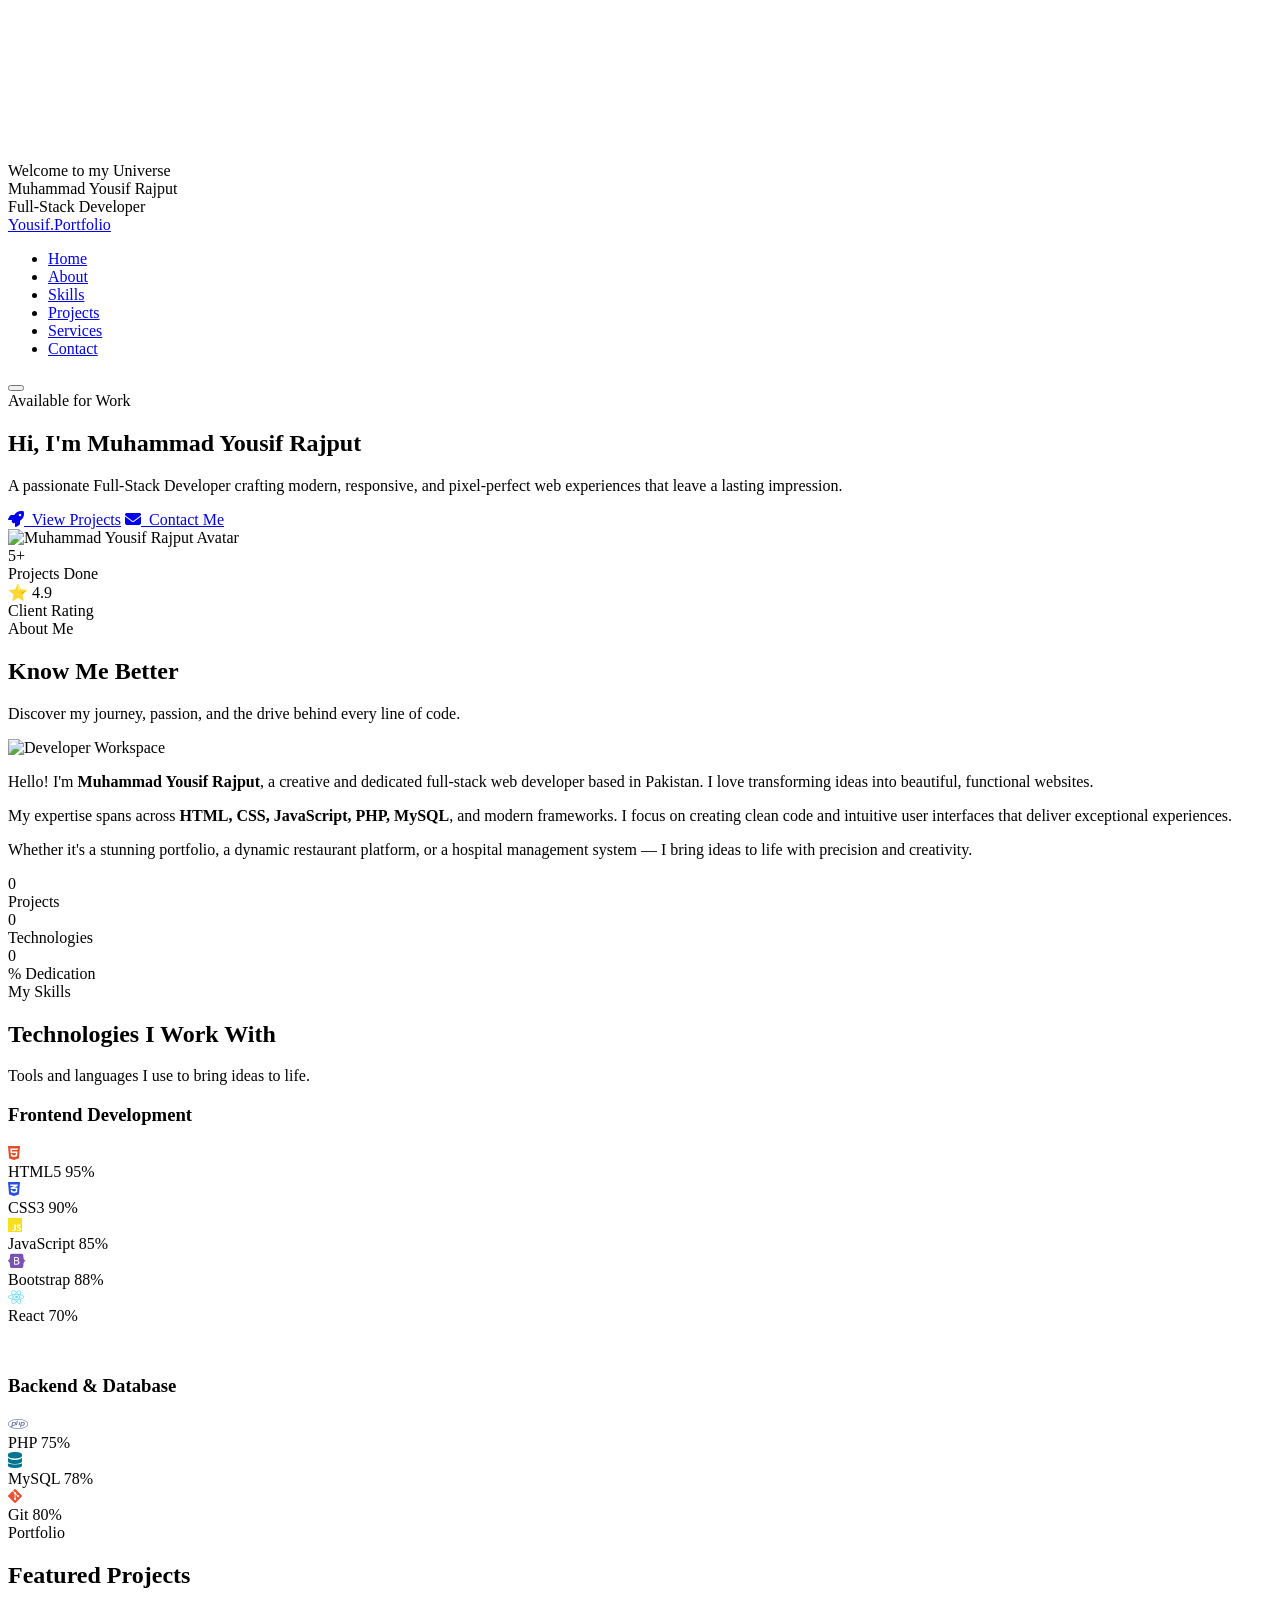
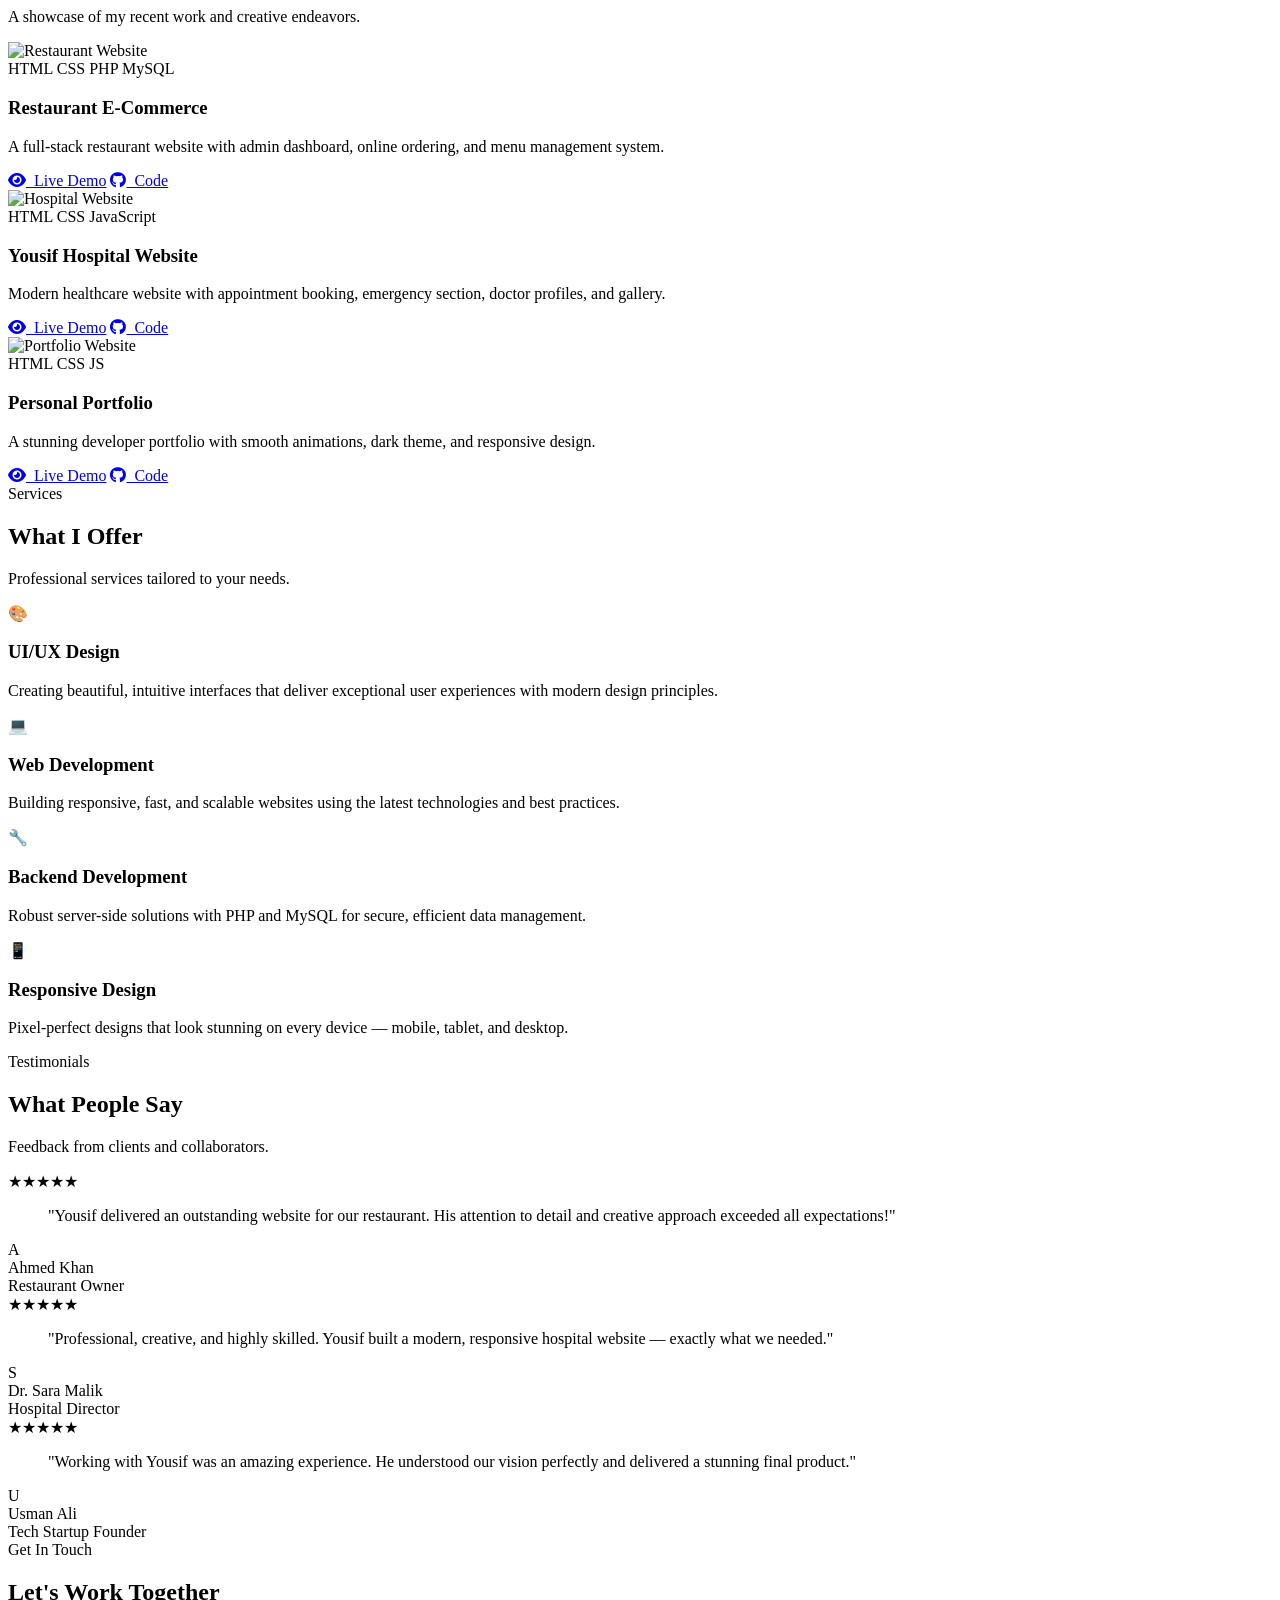
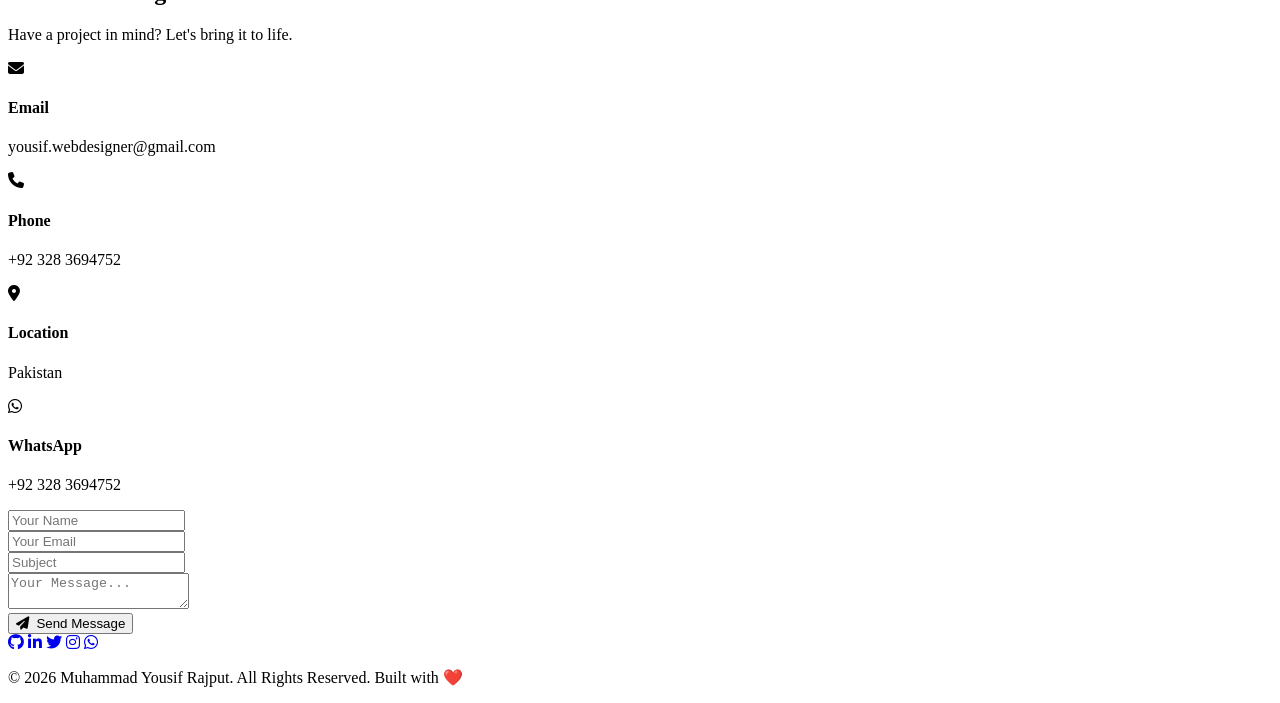
==== index.html @ 05339864 "I am a Programmer which builts website" ====
<!DOCTYPE html>
<html lang="en">

<head>
  <meta charset="UTF-8">
  <meta name="viewport" content="width=device-width, initial-scale=1.0">
  <meta name="description"
    content="Muhammad Yousif Rajput — Creative Full-Stack Developer Portfolio. Specializing in modern web development with HTML, CSS, JavaScript, and more.">
  <title>Muhammad Yousif Rajput | Full-Stack Developer Portfolio</title>
  <link rel="stylesheet" href="style.css">
  <link rel="stylesheet" href="https://cdnjs.cloudflare.com/ajax/libs/font-awesome/6.5.1/css/all.min.css">
</head>

<body>

  <!-- ★ Cinematic Warp Intro ★ -->
  <div id="warpIntro">
    <canvas id="warpCanvas"></canvas>
    <div class="warp-overlay"></div>
    <div class="warp-text">
      <div class="warp-welcome">Welcome to my Universe</div>
      <div class="warp-name">Muhammad Yousif Rajput</div>
      <div class="warp-tagline">Full-Stack Developer</div>
    </div>
    <div class="warp-flash"></div>
  </div>

  <!-- Custom Cursor -->
  <div class="cursor-dot" id="cursorDot"></div>
  <div class="cursor-ring" id="cursorRing"></div>

  <!-- Navbar -->
  <nav class="navbar" id="navbar">
    <div class="nav-container">
      <a href="#" class="nav-logo">Yousif<span style="color:var(--accent-light)">.</span>Portfolio</a>
      <ul class="nav-links" id="navLinks">
        <li><a href="#hero" class="active">Home</a></li>
        <li><a href="#about">About</a></li>
        <li><a href="#skills">Skills</a></li>
        <li><a href="#projects">Projects</a></li>
        <li><a href="#services">Services</a></li>
        <li><a href="#contact">Contact</a></li>
      </ul>
      <button class="hamburger" id="hamburger" aria-label="Toggle Menu">
        <span></span><span></span><span></span>
      </button>
    </div>
  </nav>

  <!-- ========== HERO ========== -->
  <section class="hero" id="hero">
    <div class="hero-bg-grid"></div>
    <div class="hero-glow"></div>
    <div class="hero-container">
      <div class="hero-content">
        <div class="hero-badge">
          <span class="dot"></span> Available for Work
        </div>
        <h1>Hi, I'm <span class="gradient-text">Muhammad Yousif Rajput</span></h1>
        <p class="subtitle">A passionate Full-Stack Developer crafting modern, responsive, and pixel-perfect web
          experiences that leave a lasting impression.</p>
        <div class="hero-buttons">
          <a href="#projects" class="btn-primary"><i class="fas fa-rocket"></i>&nbsp; View Projects</a>
          <a href="#contact" class="btn-outline"><i class="fas fa-envelope"></i>&nbsp; Contact Me</a>
        </div>
      </div>
      <div class="hero-image">
        <div class="hero-avatar-wrap">
          <img src="C:\Users\ADMIN\Downloads/esc.jpg" alt="Muhammad Yousif Rajput Avatar">
        </div>
        <div class="floating-card card-1">
          <div class="num">5+</div>
          <div>Projects Done</div>
        </div>
        <div class="floating-card card-2">
          <div class="num">⭐ 4.9</div>
          <div>Client Rating</div>
        </div>
      </div>
    </div>
  </section>

  <!-- ========== ABOUT ========== -->
  <section id="about">
    <div class="container">
      <div class="section-header reveal">
        <span class="section-tag">About Me</span>
        <h2 class="section-title">Know Me Better</h2>
        <p class="section-subtitle">Discover my journey, passion, and the drive behind every line of code.</p>
      </div>
      <div class="about-grid">
        <div class="about-image-wrap reveal">
          <img src="C:\Users\ADMIN\Downloads/the.jpeg" alt="Developer Workspace">
          <div class="about-image-overlay"></div>
        </div>
        <div class="about-text reveal">
          <p>Hello! I'm <strong>Muhammad Yousif Rajput</strong>, a creative and dedicated full-stack web developer based
            in Pakistan. I love transforming ideas into beautiful, functional websites.</p>
          <p>My expertise spans across <strong>HTML, CSS, JavaScript, PHP, MySQL</strong>, and modern frameworks. I
            focus on creating clean code and intuitive user interfaces that deliver exceptional experiences.</p>
          <p>Whether it's a stunning portfolio, a dynamic restaurant platform, or a hospital management system — I bring
            ideas to life with precision and creativity.</p>
          <div class="about-stats">
            <div class="stat-box">
              <div class="stat-num" data-target="5">0</div>
              <div class="stat-label">Projects</div>
            </div>
            <div class="stat-box">
              <div class="stat-num" data-target="10">0</div>
              <div class="stat-label">Technologies</div>
            </div>
            <div class="stat-box">
              <div class="stat-num" data-target="100">0</div>
              <div class="stat-label">% Dedication</div>
            </div>
          </div>
        </div>
      </div>
    </div>
  </section>

  <!-- ========== SKILLS ========== -->
  <section id="skills" style="background:var(--bg-secondary);">
    <div class="container">
      <div class="section-header reveal">
        <span class="section-tag">My Skills</span>
        <h2 class="section-title">Technologies I Work With</h2>
        <p class="section-subtitle">Tools and languages I use to bring ideas to life.</p>
      </div>
      <div class="skills-wrapper reveal">
        <!-- Frontend -->
        <h3 class="skills-category">Frontend Development</h3>
        <div class="skills-grid">
          <div class="skill-card">
            <div class="skill-icon"><i class="fab fa-html5" style="color:#e44d26;"></i></div>
            <div class="skill-name">HTML5 <span class="skill-percent">95%</span></div>
            <div class="skill-level">
              <div class="skill-level-bar" data-width="95%"></div>
            </div>
          </div>
          <div class="skill-card">
            <div class="skill-icon"><i class="fab fa-css3-alt" style="color:#264de4;"></i></div>
            <div class="skill-name">CSS3 <span class="skill-percent">90%</span></div>
            <div class="skill-level">
              <div class="skill-level-bar" data-width="90%"></div>
            </div>
          </div>
          <div class="skill-card">
            <div class="skill-icon"><i class="fab fa-js" style="color:#f7df1e;"></i></div>
            <div class="skill-name">JavaScript <span class="skill-percent">85%</span></div>
            <div class="skill-level">
              <div class="skill-level-bar" data-width="85%"></div>
            </div>
          </div>
          <div class="skill-card">
            <div class="skill-icon"><i class="fab fa-bootstrap" style="color:#7952b3;"></i></div>
            <div class="skill-name">Bootstrap <span class="skill-percent">88%</span></div>
            <div class="skill-level">
              <div class="skill-level-bar" data-width="88%"></div>
            </div>
          </div>
          <div class="skill-card">
            <div class="skill-icon"><i class="fab fa-react" style="color:#61dafb;"></i></div>
            <div class="skill-name">React <span class="skill-percent">70%</span></div>
            <div class="skill-level">
              <div class="skill-level-bar" data-width="70%"></div>
            </div>
          </div>
        </div>

        <!-- Backend -->
        <h3 class="skills-category" style="margin-top: 50px;">Backend & Database</h3>
        <div class="skills-grid">
          <div class="skill-card">
            <div class="skill-icon"><i class="fab fa-php" style="color:#777bb3;"></i></div>
            <div class="skill-name">PHP <span class="skill-percent">75%</span></div>
            <div class="skill-level">
              <div class="skill-level-bar" data-width="75%"></div>
            </div>
          </div>
          <div class="skill-card">
            <div class="skill-icon"><i class="fas fa-database" style="color:#00758f;"></i></div>
            <div class="skill-name">MySQL <span class="skill-percent">78%</span></div>
            <div class="skill-level">
              <div class="skill-level-bar" data-width="78%"></div>
            </div>
          </div>
          <div class="skill-card">
            <div class="skill-icon"><i class="fab fa-git-alt" style="color:#f05032;"></i></div>
            <div class="skill-name">Git <span class="skill-percent">80%</span></div>
            <div class="skill-level">
              <div class="skill-level-bar" data-width="80%"></div>
            </div>
          </div>
      </div>
    </div>
  </section>

  <!-- ========== PROJECTS ========== -->
  <section id="projects">
    <div class="container">
      <div class="section-header reveal">
        <span class="section-tag">Portfolio</span>
        <h2 class="section-title">Featured Projects</h2>
        <p class="section-subtitle">A showcase of my recent work and creative endeavors.</p>
      </div>
      <div class="projects-grid">
        <!-- Project 1 -->
        <div class="project-card reveal">
          <div class="project-img-wrap">
            <img class="project-img"
              src="https://images.unsplash.com/photo-1555396273-367ea4eb4db5?w=600&h=400&fit=crop"
              alt="Restaurant Website">
          </div>
          <div class="project-info">
            <div class="project-tags">
              <span class="project-tag">HTML</span>
              <span class="project-tag">CSS</span>
              <span class="project-tag">PHP</span>
              <span class="project-tag">MySQL</span>
            </div>
            <h3>Restaurant E-Commerce</h3>
            <p>A full-stack restaurant website with admin dashboard, online ordering, and menu management system.</p>
            <div class="project-links">
              <a href="https://yousifrestaurent.lovable.app/" target="_blank" class="project-link primary-link"><i class="fas fa-eye"></i>&nbsp; Live Demo</a>
              <a href="https://github.com/yousifrajputrajput" target="_blank" class="project-link"><i class="fab fa-github"></i>&nbsp; Code</a>
            </div>
          </div>
        </div>
        <!-- Project 2 -->
        <div class="project-card reveal">
          <div class="project-img-wrap">
            <img class="project-img"
              src="https://images.unsplash.com/photo-1519494026892-80bbd2d6fd0d?w=600&h=400&fit=crop"
              alt="Hospital Website">
          </div>
          <div class="project-info">
            <div class="project-tags">
              <span class="project-tag">HTML</span>
              <span class="project-tag">CSS</span>
              <span class="project-tag">JavaScript</span>
            </div>
            <h3>Yousif Hospital Website</h3>
            <p>Modern healthcare website with appointment booking, emergency section, doctor profiles, and gallery.</p>
            <div class="project-links">
              <a href="hospital_website.html" target="_blank" class="project-link primary-link"><i class="fas fa-eye"></i>&nbsp; Live Demo</a>
              <a href="https://github.com/yousifrajputrajput" target="_blank" class="project-link"><i class="fab fa-github"></i>&nbsp; Code</a>
            </div>
          </div>
        </div>
        <!-- Project 3 -->
        <div class="project-card reveal">
          <div class="project-img-wrap">
            <img class="project-img"
              src="https://images.unsplash.com/photo-1460925895917-afdab827c52f?w=600&h=400&fit=crop"
              alt="Portfolio Website">
          </div>
          <div class="project-info">
            <div class="project-tags">
              <span class="project-tag">HTML</span>
              <span class="project-tag">CSS</span>
              <span class="project-tag">JS</span>
            </div>
            <h3>Personal Portfolio</h3>
            <p>A stunning developer portfolio with smooth animations, dark theme, and responsive design.</p>
            <div class="project-links">
              <a href="index.html" target="_blank" class="project-link primary-link"><i class="fas fa-eye"></i>&nbsp; Live Demo</a>
              <a href="https://github.com/yousifrajputrajput" target="_blank" class="project-link"><i class="fab fa-github"></i>&nbsp; Code</a>
            </div>
          </div>
        </div>
      </div>
    </div>
  </section>

  <!-- ========== SERVICES ========== -->
  <section id="services" style="background:var(--bg-secondary);">
    <div class="container">
      <div class="section-header reveal">
        <span class="section-tag">Services</span>
        <h2 class="section-title">What I Offer</h2>
        <p class="section-subtitle">Professional services tailored to your needs.</p>
      </div>
      <div class="services-grid">
        <div class="service-card reveal">
          <div class="service-icon">🎨</div>
          <h3>UI/UX Design</h3>
          <p>Creating beautiful, intuitive interfaces that deliver exceptional user experiences with modern design
            principles.</p>
        </div>
        <div class="service-card reveal">
          <div class="service-icon">💻</div>
          <h3>Web Development</h3>
          <p>Building responsive, fast, and scalable websites using the latest technologies and best practices.</p>
        </div>
        <div class="service-card reveal">
          <div class="service-icon">🔧</div>
          <h3>Backend Development</h3>
          <p>Robust server-side solutions with PHP and MySQL for secure, efficient data management.</p>
        </div>
        <div class="service-card reveal">
          <div class="service-icon">📱</div>
          <h3>Responsive Design</h3>
          <p>Pixel-perfect designs that look stunning on every device — mobile, tablet, and desktop.</p>
        </div>
      </div>
    </div>
  </section>

  <!-- ========== TESTIMONIALS ========== -->
  <section id="testimonials">
    <div class="container">
      <div class="section-header reveal">
        <span class="section-tag">Testimonials</span>
        <h2 class="section-title">What People Say</h2>
        <p class="section-subtitle">Feedback from clients and collaborators.</p>
      </div>
      <div class="testimonials-track reveal">
        <div class="testimonial-card">
          <div class="testimonial-stars">★★★★★</div>
          <blockquote>"Yousif delivered an outstanding website for our restaurant. His attention to detail and creative
            approach exceeded all expectations!"</blockquote>
          <div class="testimonial-author">
            <div class="testimonial-avatar">A</div>
            <div>
              <div class="testimonial-name">Ahmed Khan</div>
              <div class="testimonial-role">Restaurant Owner</div>
            </div>
          </div>
        </div>
        <div class="testimonial-card">
          <div class="testimonial-stars">★★★★★</div>
          <blockquote>"Professional, creative, and highly skilled. Yousif built a modern, responsive hospital website —
            exactly what we needed."</blockquote>
          <div class="testimonial-author">
            <div class="testimonial-avatar">S</div>
            <div>
              <div class="testimonial-name">Dr. Sara Malik</div>
              <div class="testimonial-role">Hospital Director</div>
            </div>
          </div>
        </div>
        <div class="testimonial-card">
          <div class="testimonial-stars">★★★★★</div>
          <blockquote>"Working with Yousif was an amazing experience. He understood our vision perfectly and delivered a
            stunning final product."</blockquote>
          <div class="testimonial-author">
            <div class="testimonial-avatar">U</div>
            <div>
              <div class="testimonial-name">Usman Ali</div>
              <div class="testimonial-role">Tech Startup Founder</div>
            </div>
          </div>
        </div>
      </div>
    </div>
  </section>

  <!-- ========== CONTACT ========== -->
  <section id="contact" style="background:var(--bg-secondary);">
    <div class="container">
      <div class="section-header reveal">
        <span class="section-tag">Get In Touch</span>
        <h2 class="section-title">Let's Work Together</h2>
        <p class="section-subtitle">Have a project in mind? Let's bring it to life.</p>
      </div>
      <div class="contact-grid">
        <div class="contact-info-cards reveal">
          <div class="contact-info-card">
            <div class="contact-icon"><i class="fas fa-envelope"></i></div>
            <div>
              <h4>Email</h4>
              <p>yousif.webdesigner@gmail.com</p>
            </div>
          </div>
          <div class="contact-info-card">
            <div class="contact-icon"><i class="fas fa-phone"></i></div>
            <div>
              <h4>Phone</h4>
              <p>+92 328 3694752</p>
            </div>
          </div>
          <div class="contact-info-card">
            <div class="contact-icon"><i class="fas fa-map-marker-alt"></i></div>
            <div>
              <h4>Location</h4>
              <p>Pakistan</p>
            </div>
          </div>
          <div class="contact-info-card">
            <div class="contact-icon"><i class="fab fa-whatsapp"></i></div>
            <div>
              <h4>WhatsApp</h4>
              <p>+92 328 3694752</p>
            </div>
          </div>
        </div>
        <form class="contact-form reveal" id="contactForm">
          <div class="form-group">
            <input type="text" id="userName" placeholder="Your Name" required>
          </div>
          <div class="form-group">
            <input type="email" id="userEmail" placeholder="Your Email" required>
          </div>
          <div class="form-group">
            <input type="text" id="userSubject" placeholder="Subject">
          </div>
          <div class="form-group">
            <textarea id="userMessage" placeholder="Your Message..." required></textarea>
          </div>
          <button type="submit" class="btn-submit" id="submitBtn">
            <i class="fas fa-paper-plane"></i>&nbsp; Send Message
          </button>
        </form>
      </div>
    </div>
  </section>

  <!-- ========== FOOTER ========== -->
  <footer class="footer">
    <div class="footer-socials">
      <a href="#" href="https://github.com/yousifrajputrajput" target="_blank" aria-label="GitHub"><i
          class="fab fa-github"></i></a>
      <a href="#" aria-label="LinkedIn"><i class="fab fa-linkedin-in"></i></a>
      <a href="#" aria-label="Twitter"><i class="fab fa-twitter"></i></a>
      <a href="#" aria-label="Instagram"><i class="fab fa-instagram"></i></a>
      <a href="#" aria-label="WhatsApp"><i class="fab fa-whatsapp"></i></a>
    </div>
    <p>&copy; 2026 Muhammad Yousif Rajput. All Rights Reserved. Built with ❤️</p>
  </footer>

  <script src="script.js"></script>
</body>

</html>
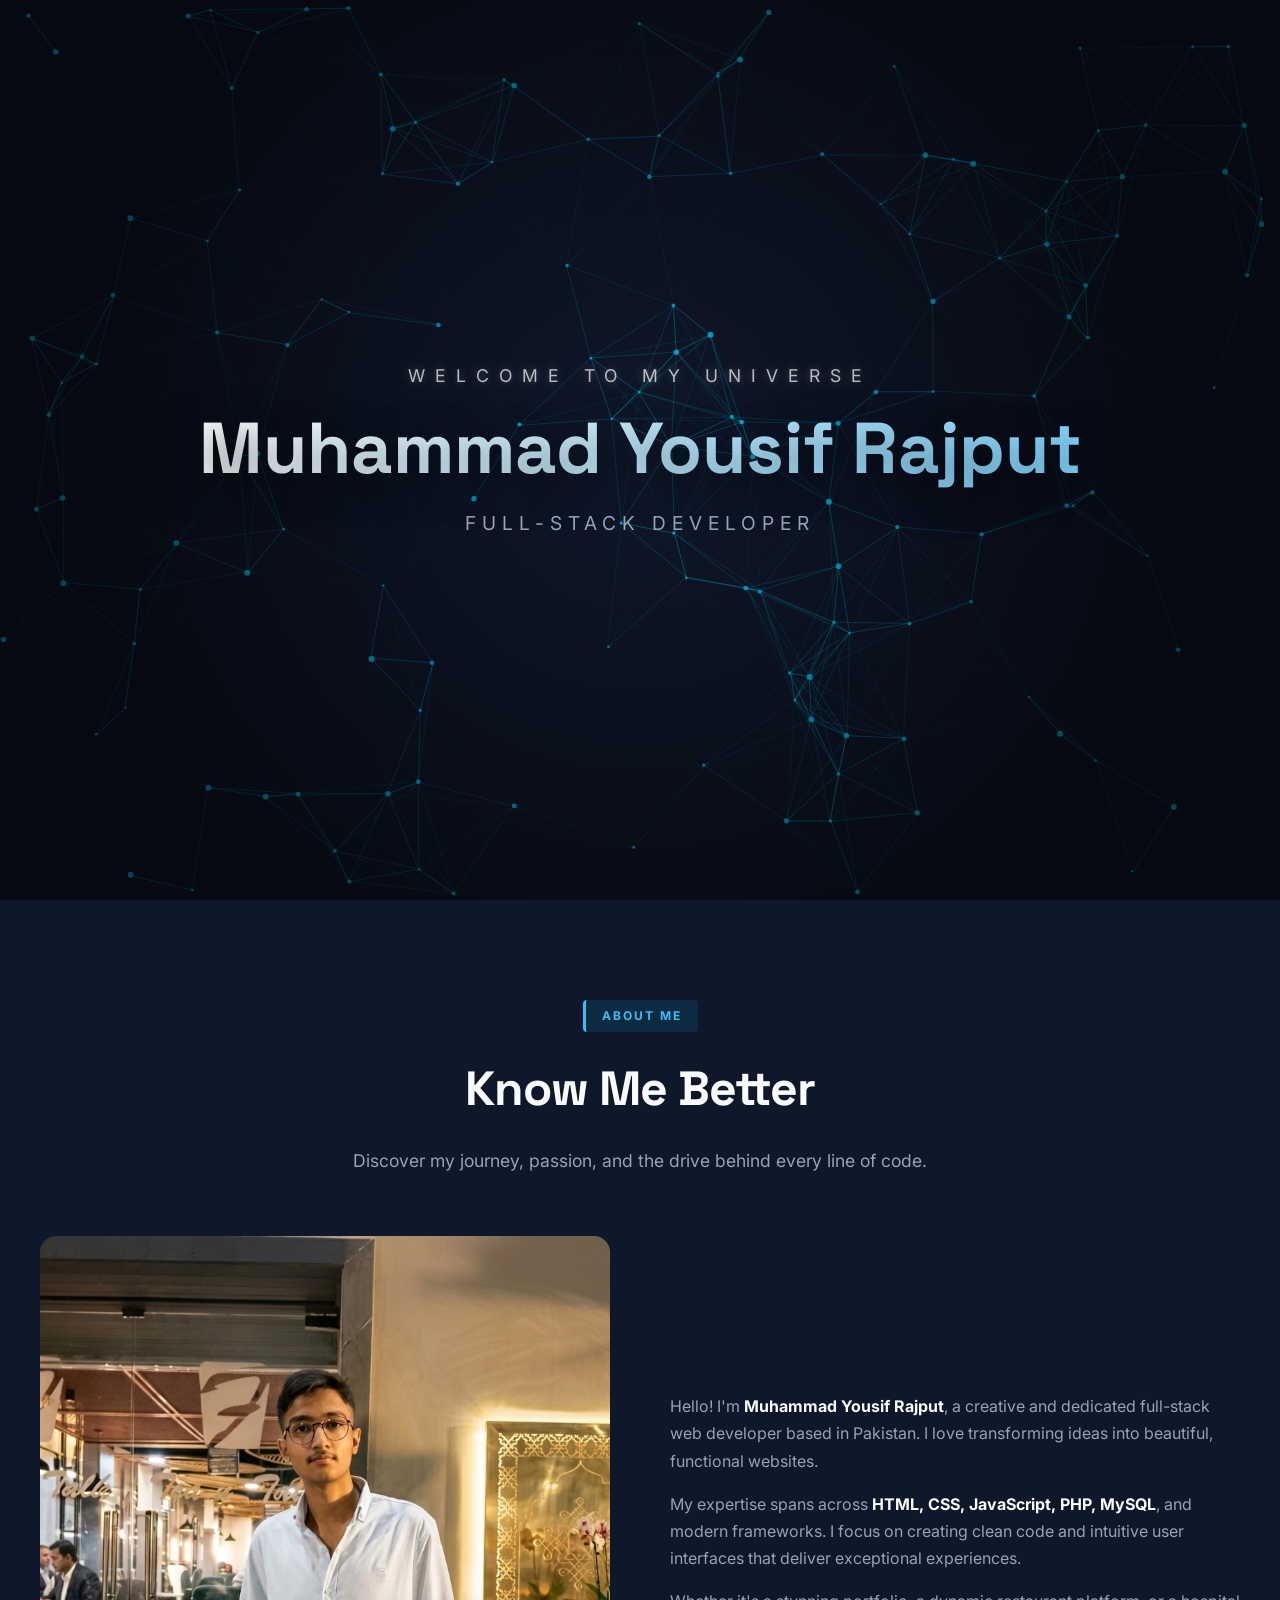
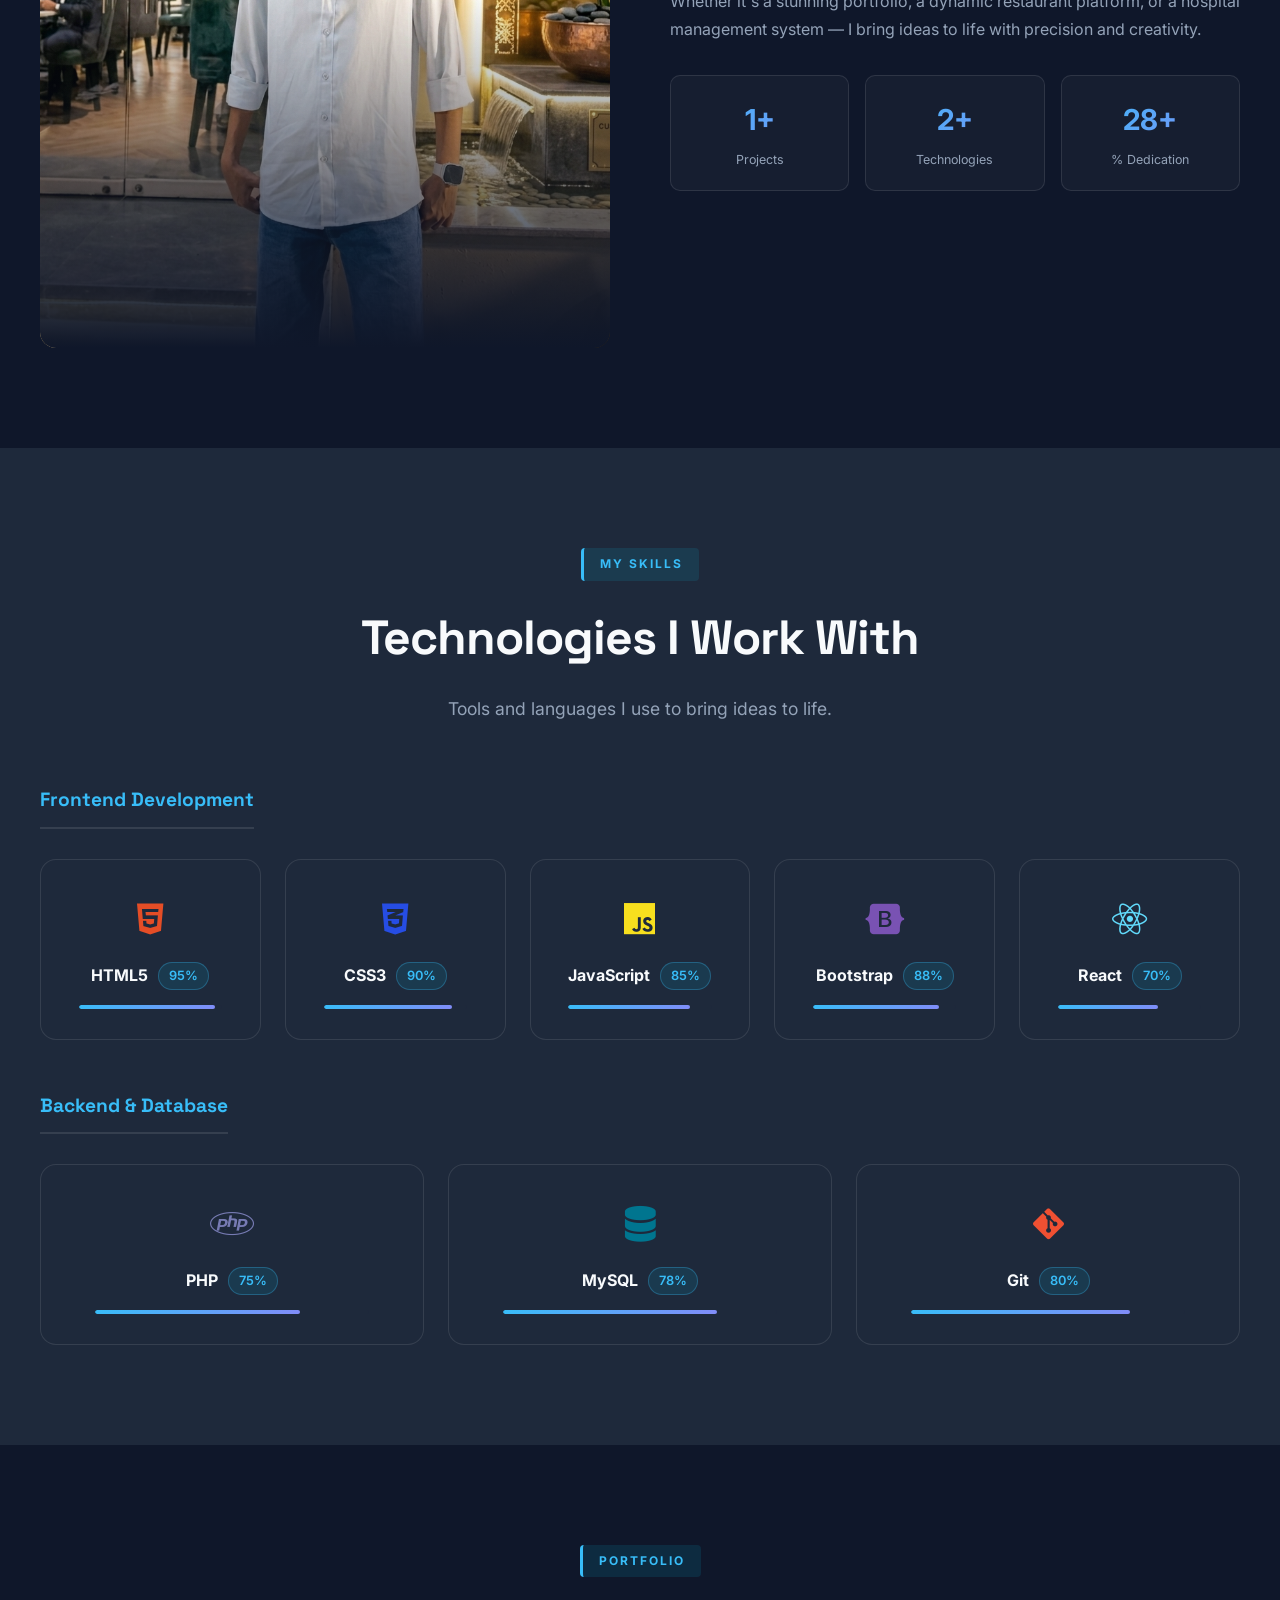
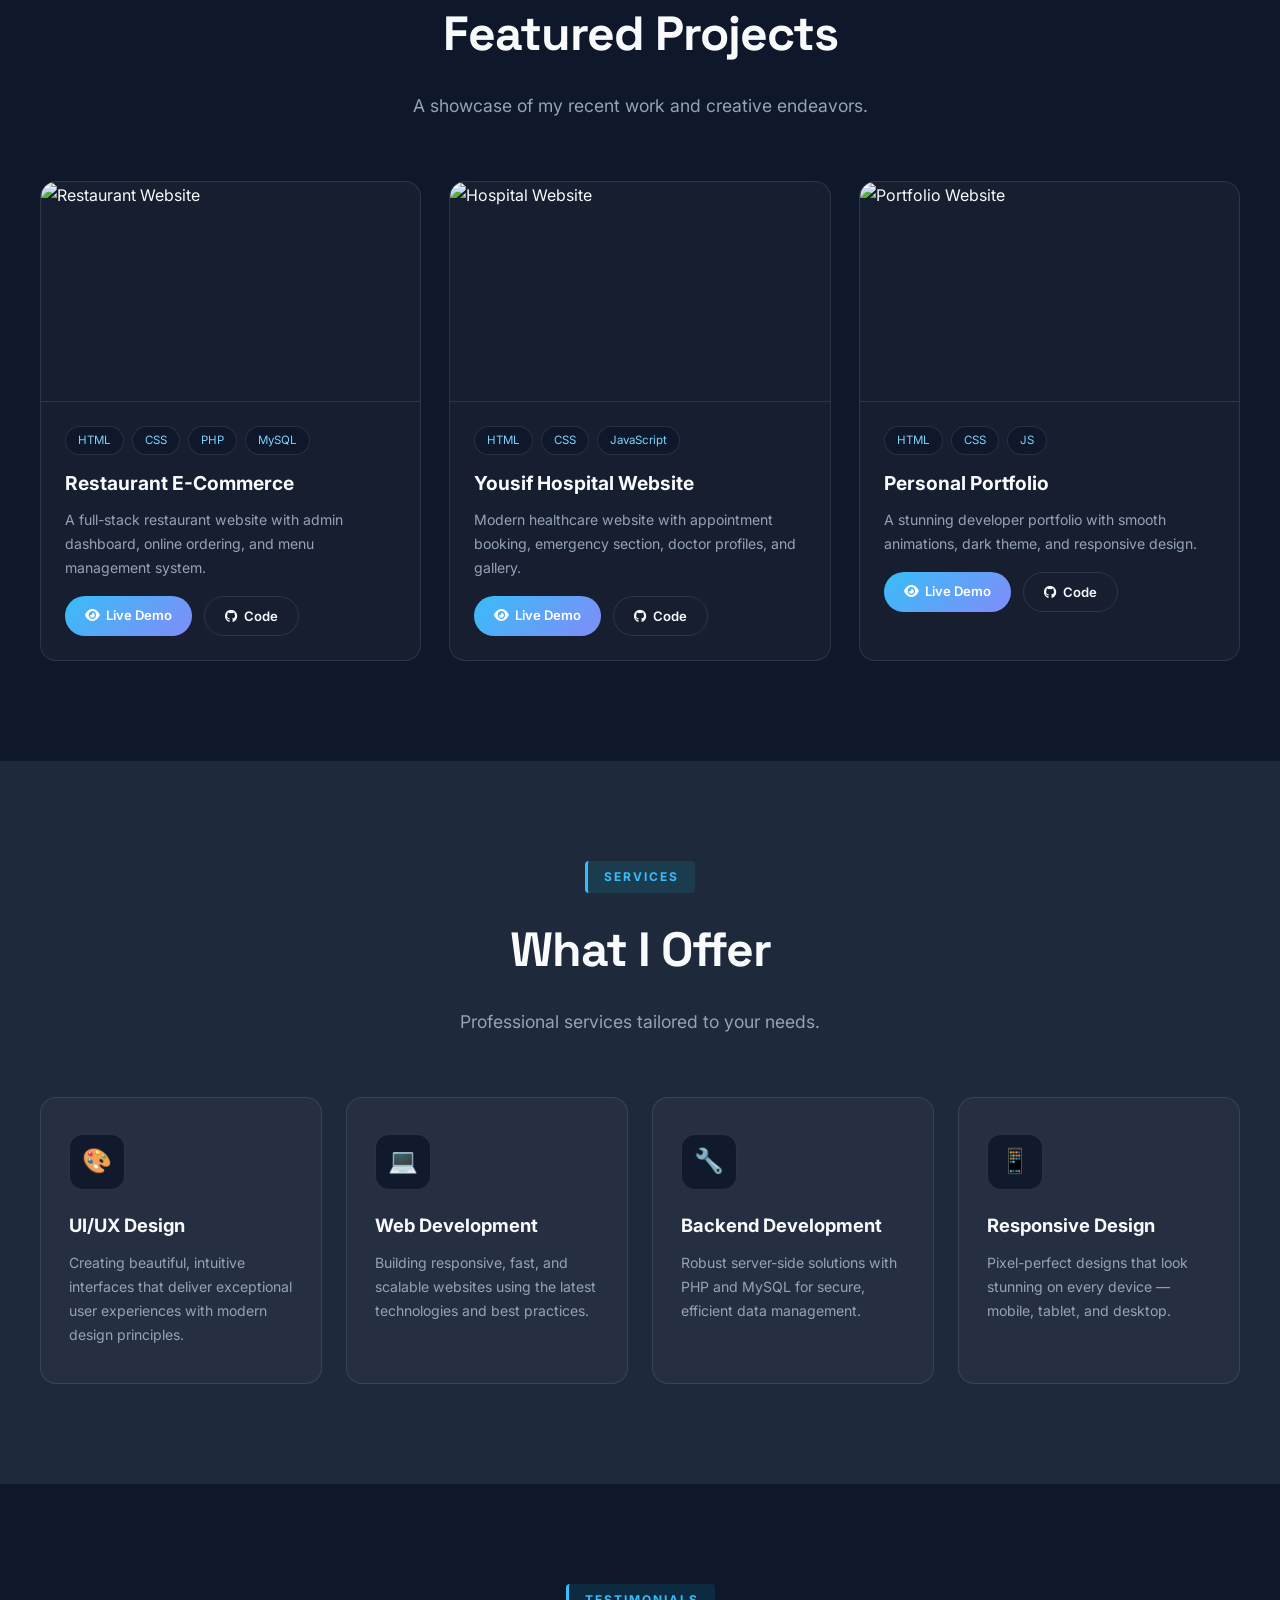
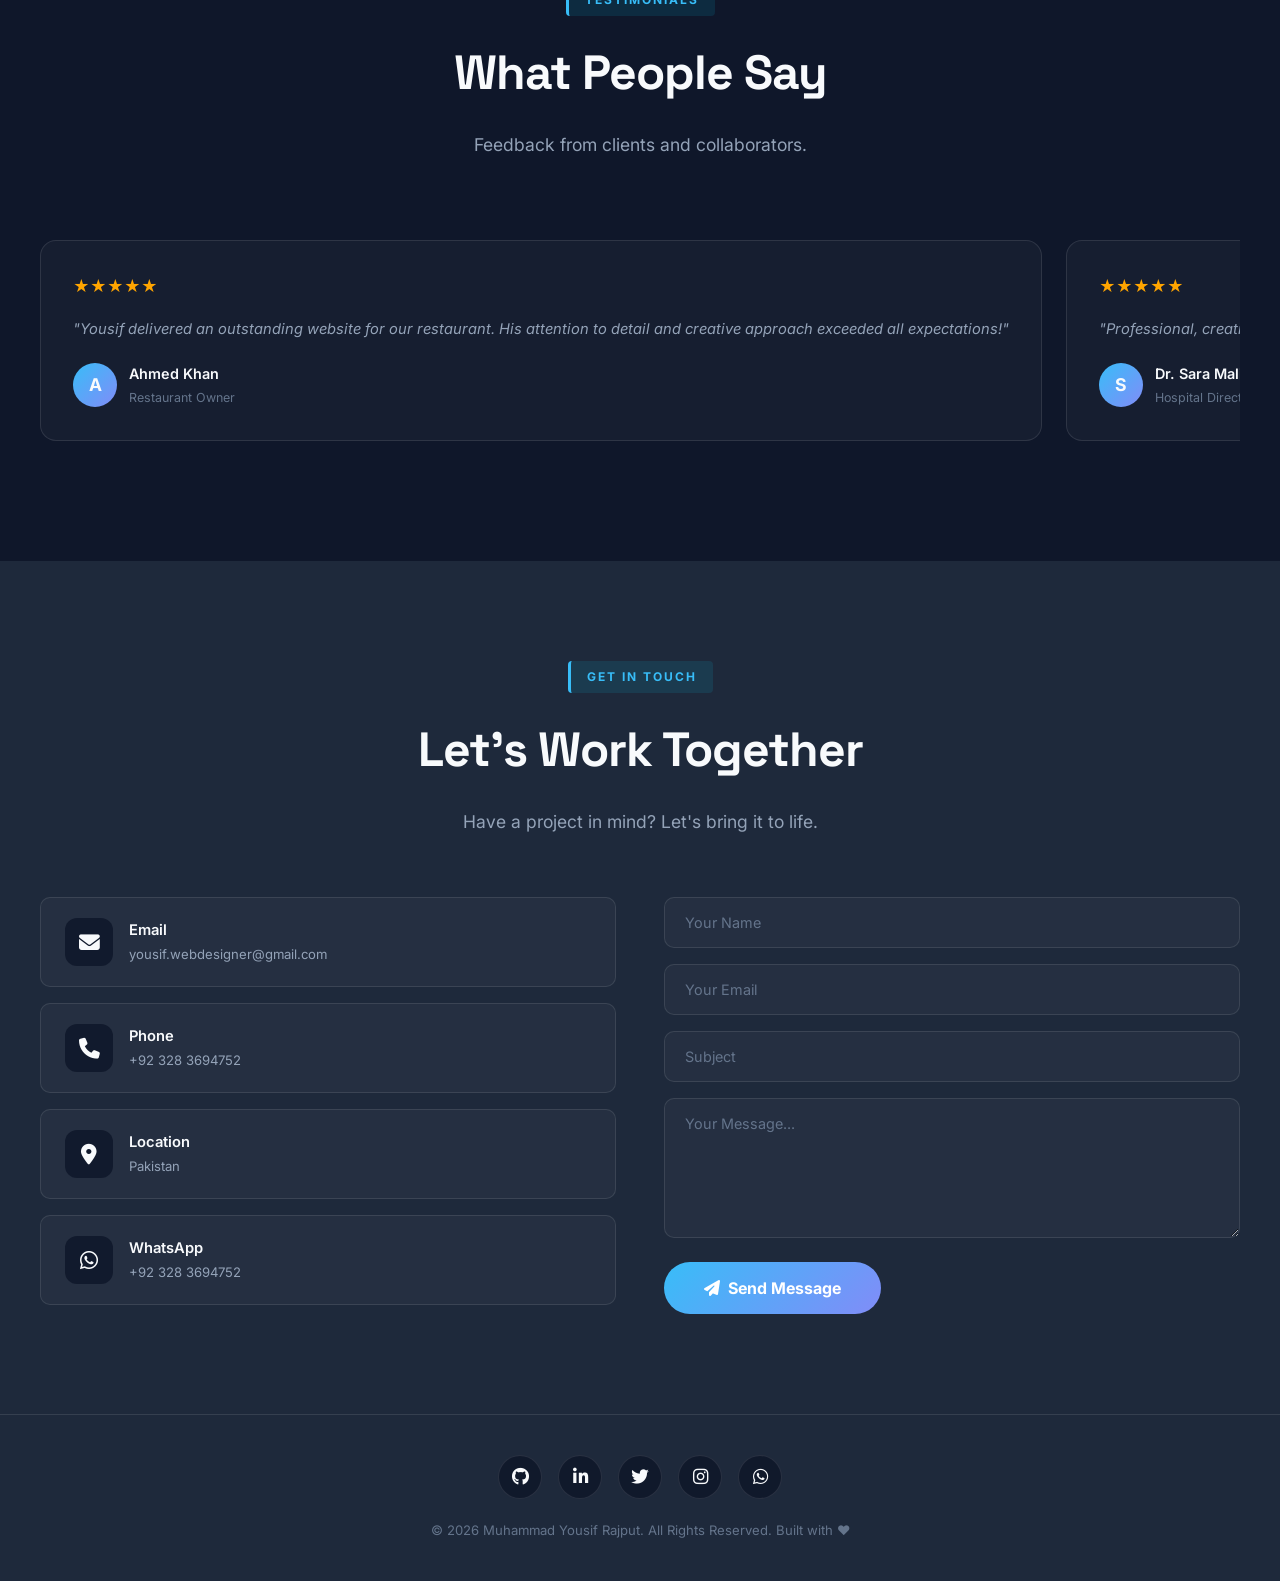
==== commit 8c39e052: "THis is my own professional website" ====
--- a/index.html
+++ b/index.html
@@ -66,7 +66,7 @@
       </div>
       <div class="hero-image">
         <div class="hero-avatar-wrap">
-          <img src="C:\Users\ADMIN\Downloads/esc.jpg" alt="Muhammad Yousif Rajput Avatar">
+          <img src="esc.jpg" alt="Muhammad Yousif Rajput Avatar">
         </div>
         <div class="floating-card card-1">
           <div class="num">5+</div>
@@ -90,7 +90,7 @@
       </div>
       <div class="about-grid">
         <div class="about-image-wrap reveal">
-          <img src="C:\Users\ADMIN\Downloads/the.jpeg" alt="Developer Workspace">
+          <img src="the.jpeg" alt="Developer Workspace">
           <div class="about-image-overlay"></div>
         </div>
         <div class="about-text reveal">
--- a/style.css
+++ b/style.css
@@ -0,0 +1,1429 @@
+/* ============ IMPORTS ============ */
+@import url('https://fonts.googleapis.com/css2?family=Inter:wght@300;400;500;600;700;800;900&family=Space+Grotesk:wght@400;500;600;700&display=swap');
+
+/* ============ CSS VARIABLES ============ */
+:root {
+    --bg-primary: #0f172a;
+    --bg-secondary: #1e293b;
+    --bg-card: rgba(255, 255, 255, 0.03);
+    --bg-glass: rgba(15, 23, 42, 0.85);
+    --text-primary: #f8fafc;
+    --text-secondary: #94a3b8;
+    --text-muted: #64748b;
+    --accent: #38bdf8;
+    --accent-light: #7dd3fc;
+    --accent-glow: rgba(56, 189, 248, 0.3);
+    --gradient-1: linear-gradient(135deg, #38bdf8, #818cf8);
+    --gradient-2: linear-gradient(135deg, #f472b6, #fb7185);
+    --border: rgba(255, 255, 255, 0.1);
+    --border-hover: rgba(56, 189, 248, 0.4);
+    --radius: 16px;
+    --radius-sm: 10px;
+    --shadow: 0 10px 40px rgba(0, 0, 0, 0.3);
+    --transition: 0.4s cubic-bezier(0.4, 0, 0.2, 1);
+}
+
+/* ============ RESET ============ */
+*,
+*::before,
+*::after {
+    margin: 0;
+    padding: 0;
+    box-sizing: border-box;
+}
+
+html {
+    scroll-behavior: smooth;
+    scroll-padding-top: 80px;
+}
+
+body {
+    font-family: 'Inter', sans-serif;
+    background: var(--bg-primary);
+    color: var(--text-primary);
+    line-height: 1.7;
+    overflow-x: hidden;
+}
+
+a {
+    text-decoration: none;
+    color: inherit;
+}
+
+ul {
+    list-style: none;
+}
+
+img {
+    max-width: 100%;
+    display: block;
+}
+
+button {
+    cursor: pointer;
+    border: none;
+    font-family: inherit;
+}
+
+/* ============ SCROLLBAR ============ */
+::-webkit-scrollbar {
+    width: 6px;
+}
+
+::-webkit-scrollbar-track {
+    background: var(--bg-primary);
+}
+
+::-webkit-scrollbar-thumb {
+    background: var(--accent);
+    border-radius: 10px;
+}
+
+/* ============ WARP INTRO ============ */
+#warpIntro {
+    position: fixed;
+    inset: 0;
+    z-index: 99999;
+    background: var(--bg-primary);
+    overflow: hidden;
+    transition: opacity .8s ease;
+}
+
+#warpIntro.done {
+    opacity: 0;
+    pointer-events: none;
+}
+
+#warpCanvas {
+    position: absolute;
+    inset: 0;
+    width: 100%;
+    height: 100%;
+}
+
+.warp-overlay {
+    position: absolute;
+    inset: 0;
+    background: radial-gradient(circle at center, transparent 0%, rgba(0, 0, 0, 0.6) 70%);
+    z-index: 2;
+}
+
+.warp-text {
+    position: absolute;
+    inset: 0;
+    z-index: 3;
+    display: flex;
+    flex-direction: column;
+    align-items: center;
+    justify-content: center;
+    opacity: 0;
+    transform: scale(0.7);
+    transition: opacity 1s ease, transform 1s ease;
+}
+
+.warp-text.visible {
+    opacity: 1;
+    transform: scale(1);
+}
+
+.warp-text.zoom-out {
+    opacity: 0;
+    transform: scale(2.5);
+    transition: opacity .5s, transform .8s cubic-bezier(.4, 0, .2, 1);
+}
+
+.warp-welcome {
+    font-size: 1.1rem;
+    letter-spacing: 10px;
+    text-transform: uppercase;
+    color: rgba(255, 255, 255, 0.7);
+    margin-bottom: 15px;
+    font-weight: 400;
+    text-shadow: 0 0 10px rgba(255, 255, 255, 0.3);
+}
+
+.warp-name {
+    font-family: 'Space Grotesk', sans-serif;
+    font-size: clamp(2.5rem, 10vw, 4.5rem);
+    font-weight: 800;
+    background: linear-gradient(135deg, #fff, var(--accent-light));
+    -webkit-background-clip: text;
+    -webkit-text-fill-color: transparent;
+    text-shadow: 0 10px 40px rgba(0, 0, 0, 0.5);
+    line-height: 1.2;
+}
+
+.warp-tagline {
+    font-size: 1.2rem;
+    color: var(--text-secondary);
+    margin-top: 15px;
+    letter-spacing: 6px;
+    font-weight: 400;
+    text-transform: uppercase;
+}
+
+.warp-flash {
+    position: absolute;
+    inset: 0;
+    z-index: 4;
+    background: #fff;
+    opacity: 0;
+    pointer-events: none;
+}
+
+.warp-flash.active {
+    animation: flashBang .6s ease-out forwards;
+}
+
+@keyframes flashBang {
+    0% {
+        opacity: 0;
+    }
+
+    15% {
+        opacity: 1;
+    }
+
+    100% {
+        opacity: 0;
+    }
+}
+
+@keyframes flicker {
+
+    0%,
+    100% {
+        opacity: .5;
+    }
+
+    50% {
+        opacity: 1;
+    }
+}
+
+@keyframes gradientShift {
+    0% {
+        background-position: 0% 50%;
+    }
+
+    50% {
+        background-position: 100% 50%;
+    }
+
+    100% {
+        background-position: 0% 50%;
+    }
+}
+
+body.intro-active {
+    overflow: hidden;
+}
+
+body.intro-reveal .navbar,
+body.intro-reveal .hero-content,
+body.intro-reveal .hero-image {
+    animation: contentReveal 1s ease forwards;
+}
+
+@keyframes contentReveal {
+    from {
+        opacity: 0;
+        transform: translateY(40px) scale(0.95);
+    }
+
+    to {
+        opacity: 1;
+        transform: translateY(0) scale(1);
+    }
+}
+
+/* ============ CUSTOM CURSOR ============ */
+.cursor-dot,
+.cursor-ring {
+    position: fixed;
+    top: 0;
+    left: 0;
+    transform: translate(-50%, -50%);
+    border-radius: 50%;
+    z-index: 100000;
+    pointer-events: none;
+    transition: width 0.3s, height 0.3s, border-color 0.3s, transform 0.1s;
+}
+
+.cursor-dot {
+    width: 8px;
+    height: 8px;
+    background: var(--accent);
+}
+
+.cursor-ring {
+    width: 36px;
+    height: 36px;
+    border: 2px solid var(--accent-light);
+}
+
+@media(max-width:768px) {
+    .cursor-dot, .cursor-ring { display: none; }
+    .warp-name {
+        font-size: 2rem;
+    }
+    .warp-welcome {
+        font-size: .75rem;
+        letter-spacing: 4px;
+    }
+}
+
+/* ============ CURSOR ============ */
+.cursor-dot {
+    width: 8px;
+    height: 8px;
+    background: var(--accent);
+    border-radius: 50%;
+    position: fixed;
+    pointer-events: none;
+    z-index: 10000;
+    transition: transform .15s;
+}
+
+.cursor-ring {
+    width: 36px;
+    height: 36px;
+    border: 2px solid var(--accent-light);
+    border-radius: 50%;
+    position: fixed;
+    pointer-events: none;
+    z-index: 10000;
+    transition: transform .2s, width .3s, height .3s;
+    transform: translate(-14px, -14px);
+}
+
+/* ============ NAVBAR ============ */
+.navbar {
+    position: fixed;
+    top: 0;
+    width: 100%;
+    z-index: 1000;
+    padding: 20px 0;
+    transition: var(--transition);
+    background: transparent;
+}
+
+.navbar.scrolled {
+    padding: 15px 0;
+    background: var(--bg-glass);
+    backdrop-filter: blur(20px);
+    border-bottom: 1px solid var(--border);
+    box-shadow: 0 10px 30px rgba(0, 0, 0, 0.3);
+}
+
+.nav-container {
+    max-width: 1200px;
+    margin: 0 auto;
+    padding: 0 24px;
+    display: flex;
+    justify-content: space-between;
+    align-items: center;
+}
+
+.nav-logo {
+    font-family: 'Space Grotesk', sans-serif;
+    font-size: 1.6rem;
+    font-weight: 800;
+    color: var(--text-primary);
+    text-decoration: none;
+    letter-spacing: -1px;
+}
+
+.nav-links {
+    display: flex;
+    gap: 40px;
+    list-style: none;
+}
+
+.nav-links a {
+    text-decoration: none;
+    color: var(--text-secondary);
+    font-weight: 500;
+    font-size: 0.95rem;
+    transition: var(--transition);
+    position: relative;
+}
+
+.nav-links a:hover,
+.nav-links a.active {
+    color: var(--accent);
+}
+
+.nav-links a::after {
+    content: '';
+    position: absolute;
+    bottom: -4px;
+    left: 0;
+    width: 0;
+    height: 2px;
+    background: var(--gradient-1);
+    transition: var(--transition);
+}
+
+.nav-links a:hover,
+.nav-links a.active {
+    color: var(--text-primary);
+}
+
+.nav-links a:hover::after,
+.nav-links a.active::after {
+    width: 100%;
+}
+
+.hamburger {
+    display: none;
+    flex-direction: column;
+    gap: 5px;
+    background: none;
+}
+
+.hamburger span {
+    width: 24px;
+    height: 2px;
+    background: var(--text-primary);
+    transition: var(--transition);
+}
+
+.hamburger.active span:nth-child(1) {
+    transform: rotate(45deg) translate(5px, 5px);
+}
+
+.hamburger.active span:nth-child(2) {
+    opacity: 0;
+}
+
+.hamburger.active span:nth-child(3) {
+    transform: rotate(-45deg) translate(5px, -5px);
+}
+
+/* ============ HERO ============ */
+.hero {
+    min-height: 100vh;
+    display: flex;
+    align-items: center;
+    position: relative;
+    overflow: hidden;
+    padding: 120px 24px 80px;
+}
+
+.hero-bg-grid {
+    position: absolute;
+    inset: 0;
+    background-image:
+        linear-gradient(var(--border) 1px, transparent 1px),
+        linear-gradient(90deg, var(--border) 1px, transparent 1px);
+    background-size: 60px 60px;
+    mask-image: radial-gradient(ellipse at center, black 30%, transparent 70%);
+}
+
+.hero-glow {
+    position: absolute;
+    width: 500px;
+    height: 500px;
+    background: var(--accent-glow);
+    filter: blur(120px);
+    border-radius: 50%;
+    top: 10%;
+    left: 50%;
+    transform: translateX(-50%);
+    animation: pulse-glow 4s ease-in-out infinite;
+}
+
+@keyframes pulse-glow {
+
+    0%,
+    100% {
+        opacity: .4;
+        transform: translateX(-50%) scale(1);
+    }
+
+    50% {
+        opacity: .7;
+        transform: translateX(-50%) scale(1.1);
+    }
+}
+
+.hero-container {
+    max-width: 1200px;
+    margin: 0 auto;
+    width: 100%;
+    display: grid;
+    grid-template-columns: 1fr 1fr;
+    gap: 60px;
+    align-items: center;
+    position: relative;
+    z-index: 1;
+}
+
+.hero-badge {
+    display: inline-flex;
+    align-items: center;
+    gap: 8px;
+    padding: 8px 18px;
+    border-radius: 50px;
+    background: var(--bg-glass);
+    border: 1px solid var(--border);
+    font-size: .85rem;
+    color: var(--accent-light);
+    margin-bottom: 20px;
+}
+
+.hero-badge .dot {
+    width: 8px;
+    height: 8px;
+    background: #00ff88;
+    border-radius: 50%;
+    animation: blink 1.5s infinite;
+}
+
+@keyframes blink {
+
+    0%,
+    100% {
+        opacity: 1;
+    }
+
+    50% {
+        opacity: .3;
+    }
+}
+
+.hero h1 {
+    font-family: 'Space Grotesk', sans-serif;
+    font-size: clamp(2.5rem, 8vw, 4.5rem);
+    font-weight: 800;
+    line-height: 1.1;
+    margin-bottom: 20px;
+    letter-spacing: -0.02em;
+}
+
+.hero .subtitle {
+    font-size: clamp(1rem, 2vw, 1.25rem);
+    color: var(--text-secondary);
+    margin-bottom: 40px;
+    max-width: 550px;
+    line-height: 1.6;
+}
+
+.hero-buttons {
+    display: flex;
+    gap: 16px;
+    flex-wrap: wrap;
+}
+
+.btn-primary {
+    padding: 14px 32px;
+    border-radius: var(--radius-sm);
+    background: var(--gradient-1);
+    color: #000;
+    font-weight: 700;
+    font-size: .95rem;
+    transition: var(--transition);
+    position: relative;
+    overflow: hidden;
+    text-transform: uppercase;
+    letter-spacing: 1px;
+    border: none;
+}
+
+.btn-primary:hover {
+    transform: translateY(-2px);
+    box-shadow: 0 10px 25px var(--accent-glow);
+    filter: brightness(1.1);
+}
+
+.btn-outline {
+    padding: 14px 32px;
+    border-radius: var(--radius-sm);
+    background: transparent;
+    color: var(--text-primary);
+    font-weight: 600;
+    font-size: .95rem;
+    border: 1px solid var(--border);
+    transition: var(--transition);
+    text-transform: uppercase;
+    letter-spacing: 1px;
+}
+
+.btn-outline:hover {
+    border-color: var(--accent);
+    background: rgba(0, 210, 255, 0.05);
+    color: var(--accent);
+}
+
+.hero-image {
+    display: flex;
+    justify-content: center;
+    align-items: center;
+    position: relative;
+}
+
+.hero-avatar-wrap {
+    width: 340px;
+    height: 340px;
+    border-radius: 50%;
+    background: var(--gradient-1);
+    padding: 4px;
+    animation: float 6s ease-in-out infinite;
+    position: relative;
+}
+
+@keyframes float {
+
+    0%,
+    100% {
+        transform: translateY(0);
+    }
+
+    50% {
+        transform: translateY(-16px);
+    }
+}
+
+.hero-avatar-wrap img {
+    width: 100%;
+    height: 100%;
+    border-radius: 50%;
+    object-fit: cover;
+    background: var(--bg-secondary);
+}
+
+.floating-card {
+    position: absolute;
+    padding: 12px 20px;
+    background: var(--bg-glass);
+    backdrop-filter: blur(16px);
+    border: 1px solid var(--border);
+    border-radius: var(--radius-sm);
+    font-size: .85rem;
+    font-weight: 500;
+    white-space: nowrap;
+    animation: float 5s ease-in-out infinite;
+}
+
+.floating-card.card-1 {
+    top: 20px;
+    right: -30px;
+    animation-delay: .5s;
+}
+
+.floating-card.card-2 {
+    bottom: 30px;
+    left: -40px;
+    animation-delay: 1s;
+}
+
+.floating-card .num {
+    font-size: 1.4rem;
+    font-weight: 700;
+    background: var(--gradient-1);
+    -webkit-background-clip: text;
+    -webkit-text-fill-color: transparent;
+}
+
+/* ============ SECTION COMMON ============ */
+section {
+    padding: 100px 24px;
+}
+
+.section-header {
+    text-align: center;
+    margin-bottom: 60px;
+}
+
+.section-tag {
+    display: inline-block;
+    padding: 6px 16px;
+    border-radius: 4px;
+    background: rgba(0, 210, 255, 0.1);
+    border-left: 3px solid var(--accent);
+    font-size: .75rem;
+    font-weight: 700;
+    color: var(--accent);
+    text-transform: uppercase;
+    letter-spacing: 2px;
+    margin-bottom: 16px;
+}
+
+.section-title {
+    font-family: 'Space Grotesk', sans-serif;
+    font-size: 3rem;
+    font-weight: 800;
+    margin-bottom: 16px;
+    letter-spacing: -1px;
+}
+
+.section-subtitle {
+    color: var(--text-secondary);
+    max-width: 600px;
+    margin: 0 auto;
+    font-size: 1.1rem;
+    font-weight: 400;
+}
+
+.container {
+    max-width: 1200px;
+    margin: 0 auto;
+}
+
+/* ============ ABOUT ============ */
+.about-grid {
+    display: grid;
+    grid-template-columns: 1fr 1fr;
+    gap: 60px;
+    align-items: center;
+}
+
+.about-image-wrap {
+    position: relative;
+    border-radius: var(--radius);
+    overflow: hidden;
+    aspect-ratio: 4/5;
+}
+
+.about-image-wrap img {
+    width: 100%;
+    height: 100%;
+    object-fit: cover;
+}
+
+.about-image-overlay {
+    position: absolute;
+    inset: 0;
+    background: linear-gradient(to top, var(--bg-primary), transparent 50%);
+}
+
+.about-stats {
+    display: grid;
+    grid-template-columns: repeat(3, 1fr);
+    gap: 16px;
+    margin-top: 32px;
+}
+
+.stat-box {
+    text-align: center;
+    padding: 20px 12px;
+    background: var(--bg-card);
+    border: 1px solid var(--border);
+    border-radius: var(--radius-sm);
+    transition: var(--transition);
+}
+
+.stat-box:hover {
+    border-color: var(--accent);
+    transform: translateY(-4px);
+}
+
+.stat-box .stat-num {
+    font-size: 1.8rem;
+    font-weight: 700;
+    background: var(--gradient-1);
+    -webkit-background-clip: text;
+    -webkit-text-fill-color: transparent;
+}
+
+.stat-box .stat-label {
+    font-size: .78rem;
+    color: var(--text-secondary);
+    margin-top: 4px;
+}
+
+.about-text p {
+    color: var(--text-secondary);
+    margin-bottom: 16px;
+}
+
+.about-text p strong {
+    color: var(--text-primary);
+}
+
+/* ============ SKILLS ============ */
+.skills-category {
+    font-family: 'Space Grotesk', sans-serif;
+    font-size: 1.2rem;
+    font-weight: 700;
+    color: var(--accent);
+    margin-bottom: 30px;
+    padding-bottom: 10px;
+    border-bottom: 2px solid var(--border);
+    display: inline-block;
+}
+
+.skills-grid {
+    display: grid;
+    grid-template-columns: repeat(auto-fit, minmax(180px, 1fr));
+    gap: 24px;
+}
+
+.skill-card {
+    padding: 30px 20px;
+    text-align: center;
+    background: var(--bg-secondary);
+    border: 1px solid var(--border);
+    border-radius: var(--radius);
+    transition: var(--transition);
+    position: relative;
+}
+
+.skill-card:hover {
+    transform: translateY(-8px);
+    border-color: var(--accent);
+    box-shadow: 0 15px 35px rgba(0, 0, 0, 0.4);
+}
+
+.skill-icon {
+    font-size: 2.2rem;
+    margin-bottom: 12px;
+}
+
+.skill-name {
+    font-size: 1rem;
+    font-weight: 700;
+    margin-bottom: 15px;
+    display: flex;
+    justify-content: center;
+    align-items: center;
+    gap: 10px;
+}
+
+.skill-percent {
+    font-size: 0.8rem;
+    background: rgba(0, 210, 255, 0.1);
+    color: var(--accent);
+    padding: 2px 10px;
+    border-radius: 20px;
+    border: 1px solid var(--accent-glow);
+    font-weight: 600;
+}
+
+.skill-level {
+    width: 80%;
+    height: 4px;
+    margin: 10px auto 0;
+    background: var(--bg-secondary);
+    border-radius: 10px;
+    overflow: hidden;
+}
+
+.skill-level-bar {
+    height: 100%;
+    border-radius: 10px;
+    background: var(--gradient-1);
+    transition: width 1.5s ease;
+    width: 0;
+}
+
+/* ============ PROJECTS ============ */
+.projects-grid {
+    display: grid;
+    grid-template-columns: repeat(auto-fit, minmax(340px, 1fr));
+    gap: 28px;
+}
+
+.project-card {
+    background: var(--bg-card);
+    border: 1px solid var(--border);
+    border-radius: var(--radius);
+    overflow: hidden;
+    transition: var(--transition);
+    position: relative;
+}
+
+.project-card:hover {
+    transform: translateY(-8px);
+    border-color: var(--accent);
+    box-shadow: 0 20px 50px rgba(124, 92, 252, .12);
+}
+
+.project-img {
+    width: 100%;
+    height: 220px;
+    object-fit: cover;
+    border-bottom: 1px solid var(--border);
+    transition: var(--transition);
+}
+
+.project-card:hover .project-img {
+    transform: scale(1.03);
+}
+
+.project-img-wrap {
+    overflow: hidden;
+}
+
+.project-info {
+    padding: 24px;
+}
+
+.project-tags {
+    display: flex;
+    gap: 8px;
+    flex-wrap: wrap;
+    margin-bottom: 12px;
+}
+
+.project-tag {
+    padding: 4px 12px;
+    border-radius: 50px;
+    background: var(--bg-glass);
+    border: 1px solid var(--border);
+    font-size: .72rem;
+    color: var(--accent-light);
+}
+
+.project-info h3 {
+    font-size: 1.2rem;
+    font-weight: 700;
+    margin-bottom: 8px;
+}
+
+.project-info p {
+    font-size: .88rem;
+    color: var(--text-secondary);
+    margin-bottom: 16px;
+}
+
+.project-links {
+    display: flex;
+    gap: 12px;
+}
+
+.project-link {
+    padding: 8px 20px;
+    border-radius: 50px;
+    font-size: .82rem;
+    font-weight: 600;
+    border: 1px solid var(--border);
+    transition: var(--transition);
+}
+
+.project-link:hover {
+    border-color: var(--accent);
+    background: var(--bg-glass);
+}
+
+.project-link.primary-link {
+    background: var(--gradient-1);
+    border: none;
+    color: #fff;
+}
+
+/* ============ SERVICES ============ */
+.services-grid {
+    display: grid;
+    grid-template-columns: repeat(auto-fit, minmax(280px, 1fr));
+    gap: 24px;
+}
+
+.service-card {
+    padding: 36px 28px;
+    background: var(--bg-card);
+    border: 1px solid var(--border);
+    border-radius: var(--radius);
+    transition: var(--transition);
+    position: relative;
+    overflow: hidden;
+}
+
+.service-card::after {
+    content: '';
+    position: absolute;
+    top: -50%;
+    right: -50%;
+    width: 200px;
+    height: 200px;
+    background: var(--accent-glow);
+    border-radius: 50%;
+    filter: blur(60px);
+    opacity: 0;
+    transition: var(--transition);
+}
+
+.service-card:hover::after {
+    opacity: .3;
+}
+
+.service-card:hover {
+    transform: translateY(-6px);
+    border-color: var(--accent);
+}
+
+.service-icon {
+    width: 56px;
+    height: 56px;
+    border-radius: 14px;
+    background: var(--bg-glass);
+    border: 1px solid var(--border);
+    display: flex;
+    align-items: center;
+    justify-content: center;
+    font-size: 1.5rem;
+    margin-bottom: 20px;
+}
+
+.service-card h3 {
+    font-size: 1.15rem;
+    font-weight: 700;
+    margin-bottom: 10px;
+}
+
+.service-card p {
+    font-size: .88rem;
+    color: var(--text-secondary);
+}
+
+/* ============ TESTIMONIALS ============ */
+.testimonials-track {
+    display: flex;
+    gap: 24px;
+    overflow-x: auto;
+    padding: 20px 0;
+    scroll-snap-type: x mandatory;
+    -ms-overflow-style: none;
+    scrollbar-width: none;
+}
+
+.testimonials-track::-webkit-scrollbar {
+    display: none;
+}
+
+.testimonial-card {
+    min-width: 360px;
+    padding: 32px;
+    background: var(--bg-card);
+    border: 1px solid var(--border);
+    border-radius: var(--radius);
+    scroll-snap-align: start;
+    transition: var(--transition);
+    flex-shrink: 0;
+}
+
+.testimonial-card:hover {
+    border-color: var(--accent);
+}
+
+.testimonial-stars {
+    color: #ffa500;
+    font-size: 1rem;
+    margin-bottom: 16px;
+}
+
+.testimonial-card blockquote {
+    font-size: .92rem;
+    color: var(--text-secondary);
+    font-style: italic;
+    margin-bottom: 20px;
+    line-height: 1.8;
+}
+
+.testimonial-author {
+    display: flex;
+    align-items: center;
+    gap: 12px;
+}
+
+.testimonial-avatar {
+    width: 44px;
+    height: 44px;
+    border-radius: 50%;
+    background: var(--gradient-1);
+    display: flex;
+    align-items: center;
+    justify-content: center;
+    font-weight: 700;
+    font-size: 1.1rem;
+}
+
+.testimonial-name {
+    font-weight: 600;
+    font-size: .9rem;
+}
+
+.testimonial-role {
+    font-size: .78rem;
+    color: var(--text-muted);
+}
+
+/* ============ CONTACT ============ */
+.contact-grid {
+    display: grid;
+    grid-template-columns: 1fr 1fr;
+    gap: 48px;
+    align-items: start;
+}
+
+.contact-info-cards {
+    display: flex;
+    flex-direction: column;
+    gap: 16px;
+}
+
+.contact-info-card {
+    display: flex;
+    align-items: center;
+    gap: 16px;
+    padding: 20px 24px;
+    background: var(--bg-card);
+    border: 1px solid var(--border);
+    border-radius: var(--radius-sm);
+    transition: var(--transition);
+}
+
+.contact-info-card:hover {
+    border-color: var(--accent);
+    transform: translateX(6px);
+}
+
+.contact-icon {
+    width: 48px;
+    height: 48px;
+    border-radius: 12px;
+    background: var(--bg-glass);
+    display: flex;
+    align-items: center;
+    justify-content: center;
+    font-size: 1.3rem;
+    flex-shrink: 0;
+}
+
+.contact-info-card h4 {
+    font-size: .92rem;
+    font-weight: 600;
+}
+
+.contact-info-card p {
+    font-size: .82rem;
+    color: var(--text-secondary);
+}
+
+.contact-form {
+    display: flex;
+    flex-direction: column;
+    gap: 16px;
+}
+
+.form-group {
+    position: relative;
+}
+
+.form-group input,
+.form-group textarea {
+    width: 100%;
+    padding: 16px 20px;
+    background: var(--bg-card);
+    border: 1px solid var(--border);
+    border-radius: var(--radius-sm);
+    color: var(--text-primary);
+    font-family: inherit;
+    font-size: .9rem;
+    transition: var(--transition);
+    outline: none;
+}
+
+.form-group input:focus,
+.form-group textarea:focus {
+    border-color: var(--accent);
+    box-shadow: 0 0 20px var(--accent-glow);
+}
+
+.form-group textarea {
+    resize: vertical;
+    min-height: 140px;
+}
+
+.form-group input::placeholder,
+.form-group textarea::placeholder {
+    color: var(--text-muted);
+}
+
+.btn-submit {
+    padding: 16px 40px;
+    border-radius: 50px;
+    background: var(--gradient-1);
+    color: #fff;
+    font-weight: 700;
+    font-size: 1rem;
+    transition: var(--transition);
+    align-self: flex-start;
+}
+
+.btn-submit:hover {
+    transform: translateY(-3px);
+    box-shadow: 0 10px 30px var(--accent-glow);
+}
+
+/* ============ FOOTER ============ */
+.footer {
+    padding: 40px 24px;
+    text-align: center;
+    border-top: 1px solid var(--border);
+    background: var(--bg-secondary);
+}
+
+.footer-socials {
+    display: flex;
+    justify-content: center;
+    gap: 16px;
+    margin-bottom: 20px;
+}
+
+.footer-socials a {
+    width: 44px;
+    height: 44px;
+    border-radius: 50%;
+    background: var(--bg-glass);
+    border: 1px solid var(--border);
+    display: flex;
+    align-items: center;
+    justify-content: center;
+    font-size: 1.1rem;
+    transition: var(--transition);
+}
+
+.footer-socials a:hover {
+    border-color: var(--accent);
+    background: var(--accent);
+    color: #fff;
+    transform: translateY(-3px);
+}
+
+.footer p {
+    font-size: .82rem;
+    color: var(--text-muted);
+}
+
+/* ============ SCROLL REVEAL ============ */
+.reveal {
+    opacity: 0;
+    transform: translateY(40px);
+    transition: opacity .8s ease, transform .8s ease;
+}
+
+.reveal.active {
+    opacity: 1;
+    transform: translateY(0);
+}
+
+/* ============ RESPONSIVE ============ */
+@media(max-width:968px) {
+    .hero-container {
+        grid-template-columns: 1fr;
+        text-align: center;
+    }
+
+    .hero .subtitle {
+        margin: 0 auto 32px;
+    }
+
+    .hero-buttons {
+        justify-content: center;
+    }
+
+    .hero-image {
+        order: -1;
+    }
+
+    .hero-avatar-wrap {
+        width: 260px;
+        height: 260px;
+    }
+
+    .hero h1 {
+        font-size: 2.6rem;
+    }
+
+    .about-grid {
+        grid-template-columns: 1fr;
+    }
+
+    .about-image-wrap {
+        max-width: 400px;
+        margin: 0 auto;
+    }
+
+    .contact-grid {
+        grid-template-columns: 1fr;
+    }
+
+    .floating-card {
+        display: none;
+    }
+}
+
+@media(max-width:768px) {
+    .nav-links {
+        position: fixed;
+        top: 0;
+        right: -100%;
+        width: 70%;
+        height: 100vh;
+        background: var(--bg-secondary);
+        flex-direction: column;
+        padding: 80px 40px;
+        gap: 24px;
+        transition: var(--transition);
+        border-left: 1px solid var(--border);
+    }
+
+    .nav-links.open {
+        right: 0;
+    }
+
+    .hamburger {
+        display: flex;
+    }
+
+    .hero h1 {
+        font-size: 2rem;
+    }
+
+    .section-title {
+        font-size: 2rem;
+    }
+
+    .projects-grid {
+        grid-template-columns: 1fr;
+    }
+
+    .testimonial-card {
+        min-width: 300px;
+    }
+
+    .about-stats {
+        grid-template-columns: repeat(3, 1fr);
+        gap: 10px;
+    }
+}
+
+@media(max-width:480px) {
+    .hero h1 {
+        font-size: 1.7rem;
+    }
+
+    .hero-avatar-wrap {
+        width: 200px;
+        height: 200px;
+    }
+
+    .hero-buttons {
+        flex-direction: column;
+        align-items: center;
+    }
+
+    .skills-grid {
+        grid-template-columns: repeat(2, 1fr);
+    }
+
+    section {
+        padding: 60px 16px;
+    }
+}
+
+.socials {
+    display: flex;
+    gap: 20px;
+}
+
+.socials a {
+    color: var(--text-secondary);
+    font-size: 1.2rem;
+    transition: var(--transition);
+}
+
+.socials a:hover {
+    color: var(--text-primary);
+    transform: translateY(-3px);
+}
+
+/* ============ ANIMATIONS ============ */
+.fade-up {
+    opacity: 0;
+    transform: translateY(30px);
+    animation: fadeUpAnim 0.8s cubic-bezier(0.16, 1, 0.3, 1) forwards;
+}
+
+@keyframes fadeUpAnim {
+    to {
+        opacity: 1;
+        transform: translateY(0);
+    }
+}
+
+.reveal {
+    opacity: 0;
+    transform: translateY(20px);
+    transition: opacity 0.6s ease-out, transform 0.6s ease-out;
+}
+
+.reveal.active {
+    opacity: 1;
+    transform: translateY(0);
+}
+
+.delay-1 {
+    transition-delay: 0.2s;
+}
+
+.delay-2 {
+    transition-delay: 0.4s;
+}
+
+/* ============ RESPONSIVE ============ */
+@media (max-width: 992px) {
+
+    .work-item,
+    .work-item:nth-child(even) {
+        grid-template-columns: 1fr;
+        gap: 30px;
+    }
+
+    .work-item:nth-child(even) .work-img-container {
+        order: 0;
+    }
+
+    .contact-box {
+        grid-template-columns: 1fr;
+        padding: 40px 24px;
+    }
+}
+
+@media (max-width: 768px) {
+
+    .nav-links,
+    .contact-btn {
+        display: none;
+    }
+
+    .menu-toggle {
+        display: block;
+    }
+
+    .hero-stats {
+        flex-direction: column;
+        gap: 20px;
+    }
+
+    .stat-divider {
+        width: 60px;
+        height: 1px;
+    }
+
+    .title {
+        font-size: 2.5rem;
+    }
+
+    .hero-title {
+        font-size: 2.8rem;
+    }
+
+    .footer-content {
+        flex-direction: column;
+        gap: 20px;
+        text-align: center;
+    }
+}
